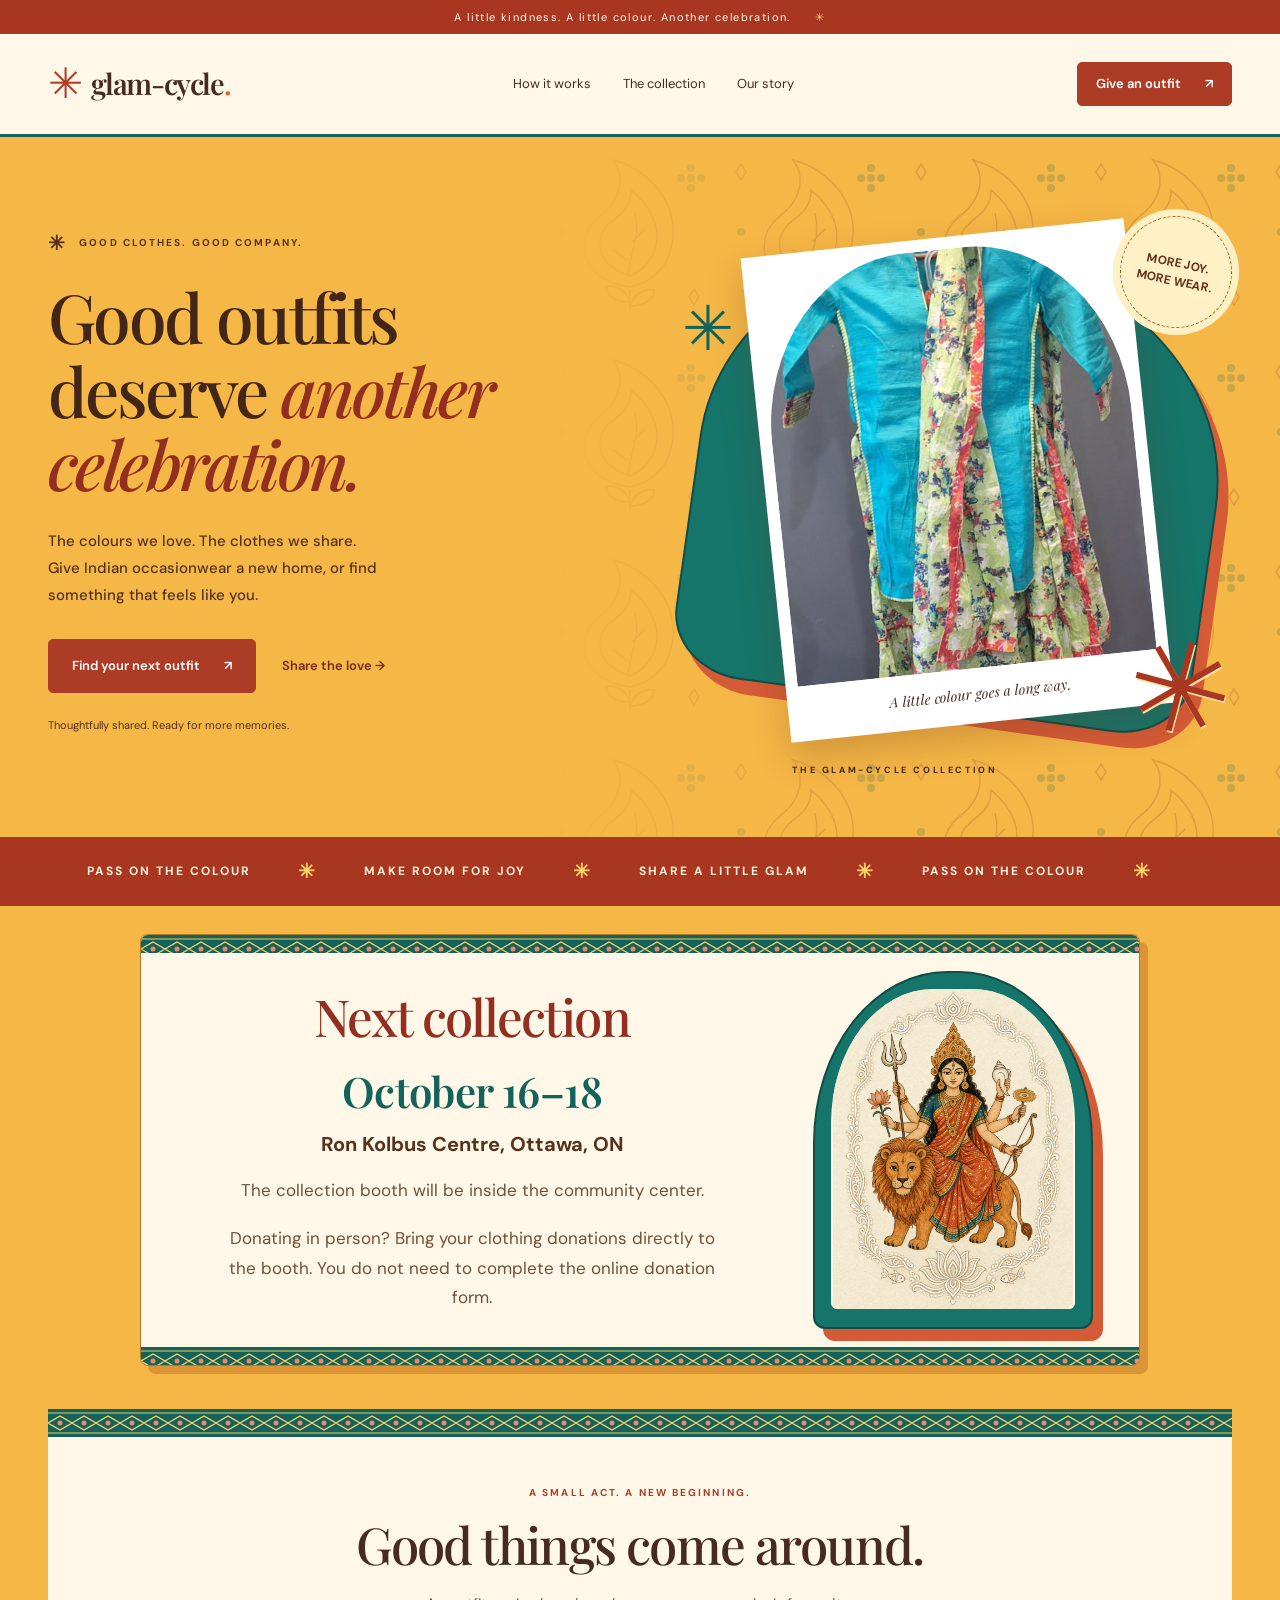
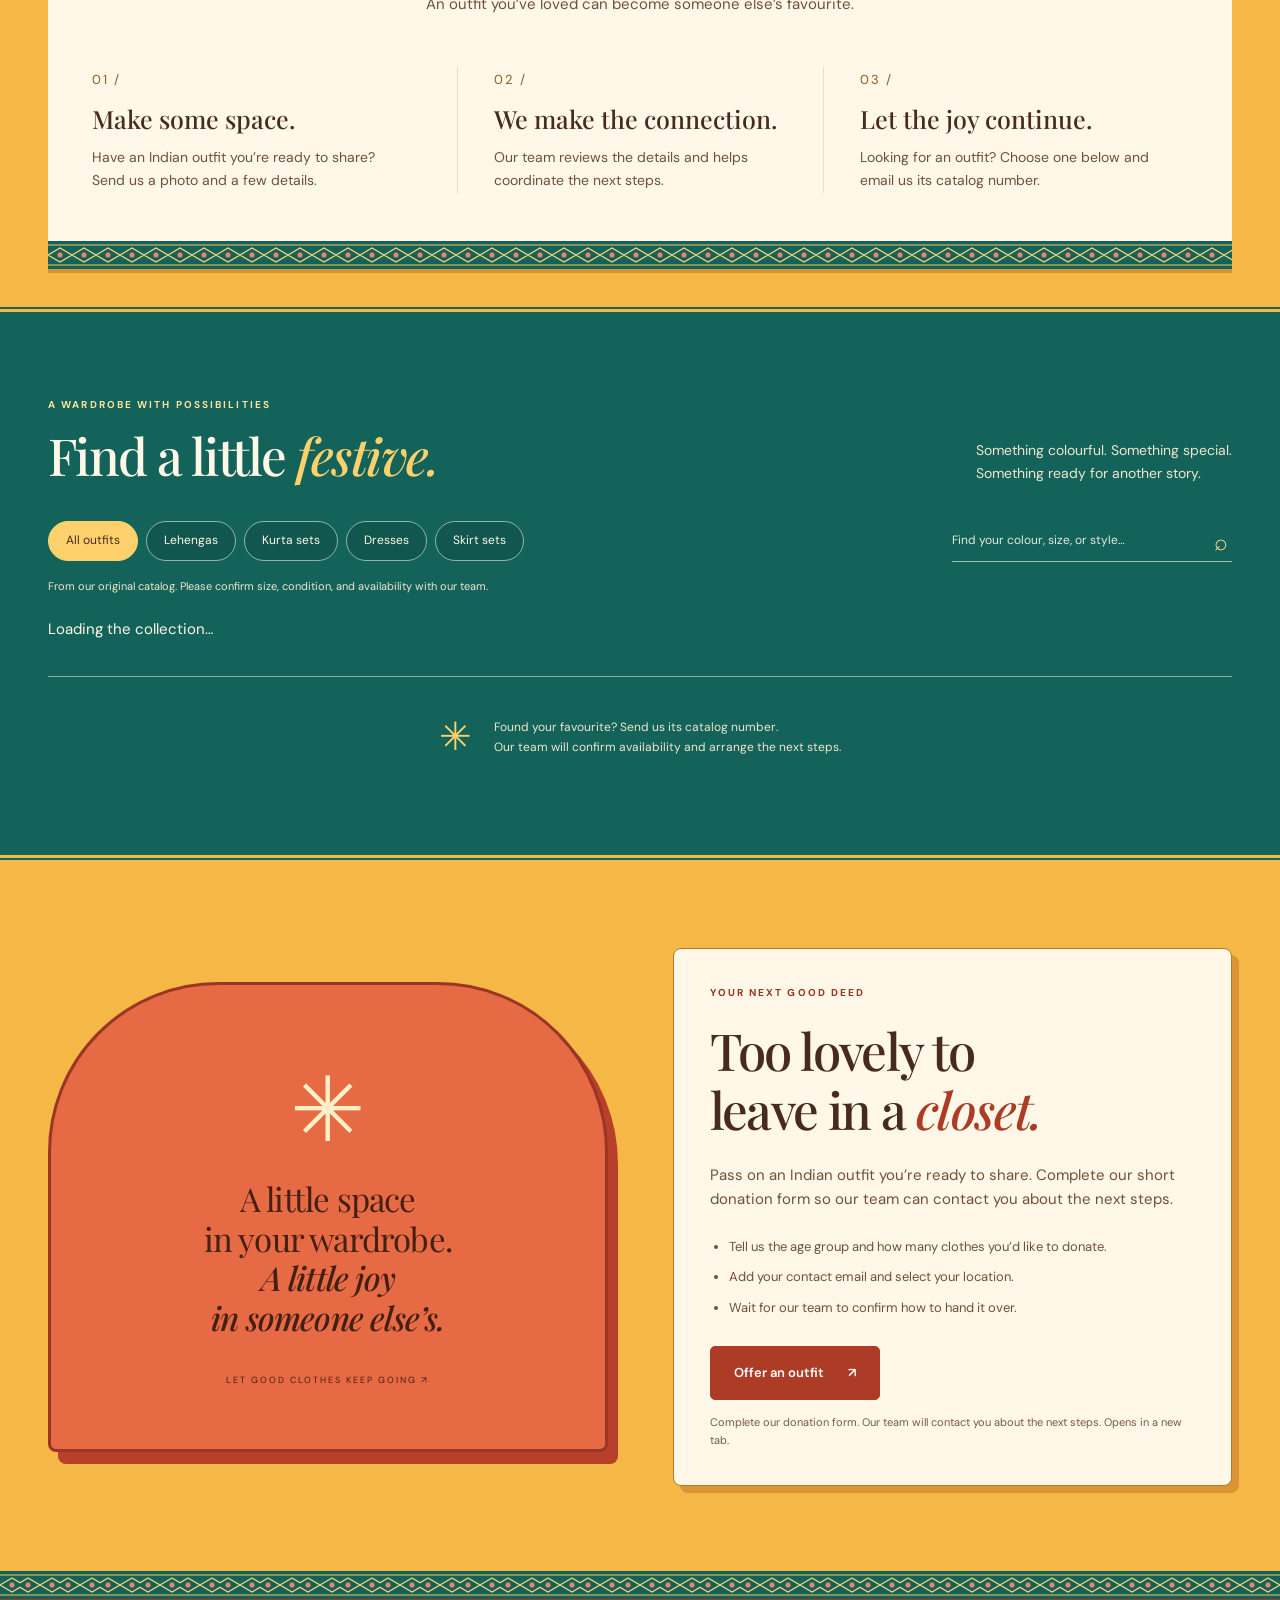
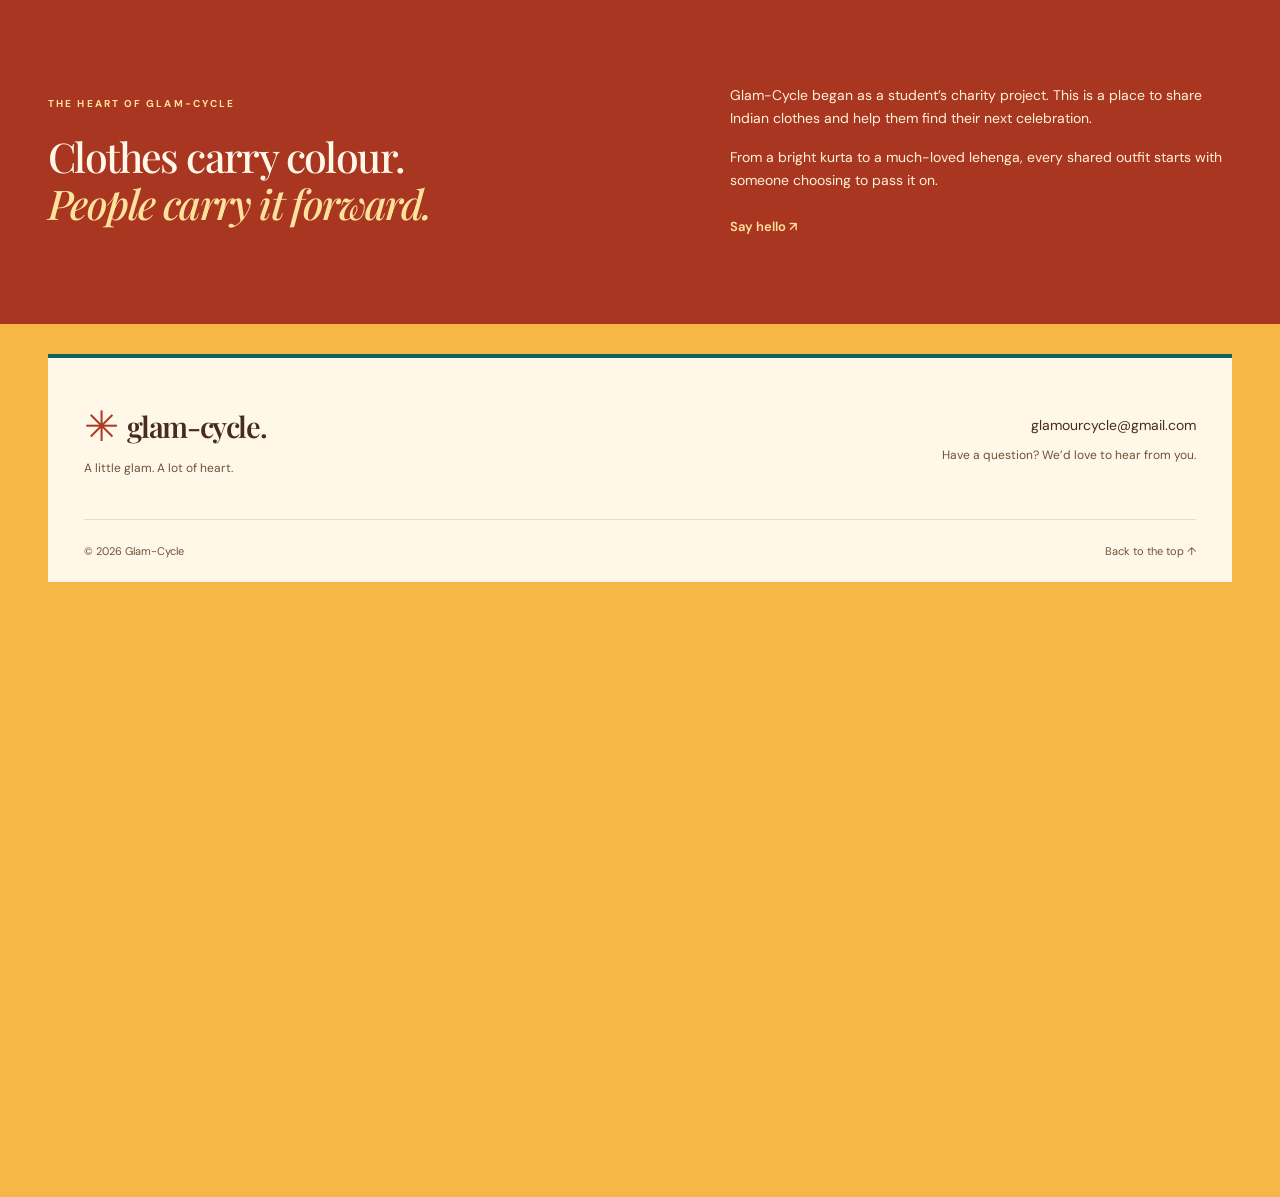
==== home/updates/index.html @ a79401d5 "Redirect original Google Sites page addresses" ====
<!doctype html>
<html lang="en">
<head>
<meta charset="utf-8">
<meta name="viewport" content="width=device-width,initial-scale=1">
<meta http-equiv="refresh" content="0; url=../../#next-collection">
<link rel="canonical" href="https://www.glamourcycle.com/#next-collection">
<title>Glam-Cycle · Page moved</title>
</head>
<body><p>This page has moved. <a href="../../#next-collection">Continue to Glam-Cycle</a>.</p></body>
</html>
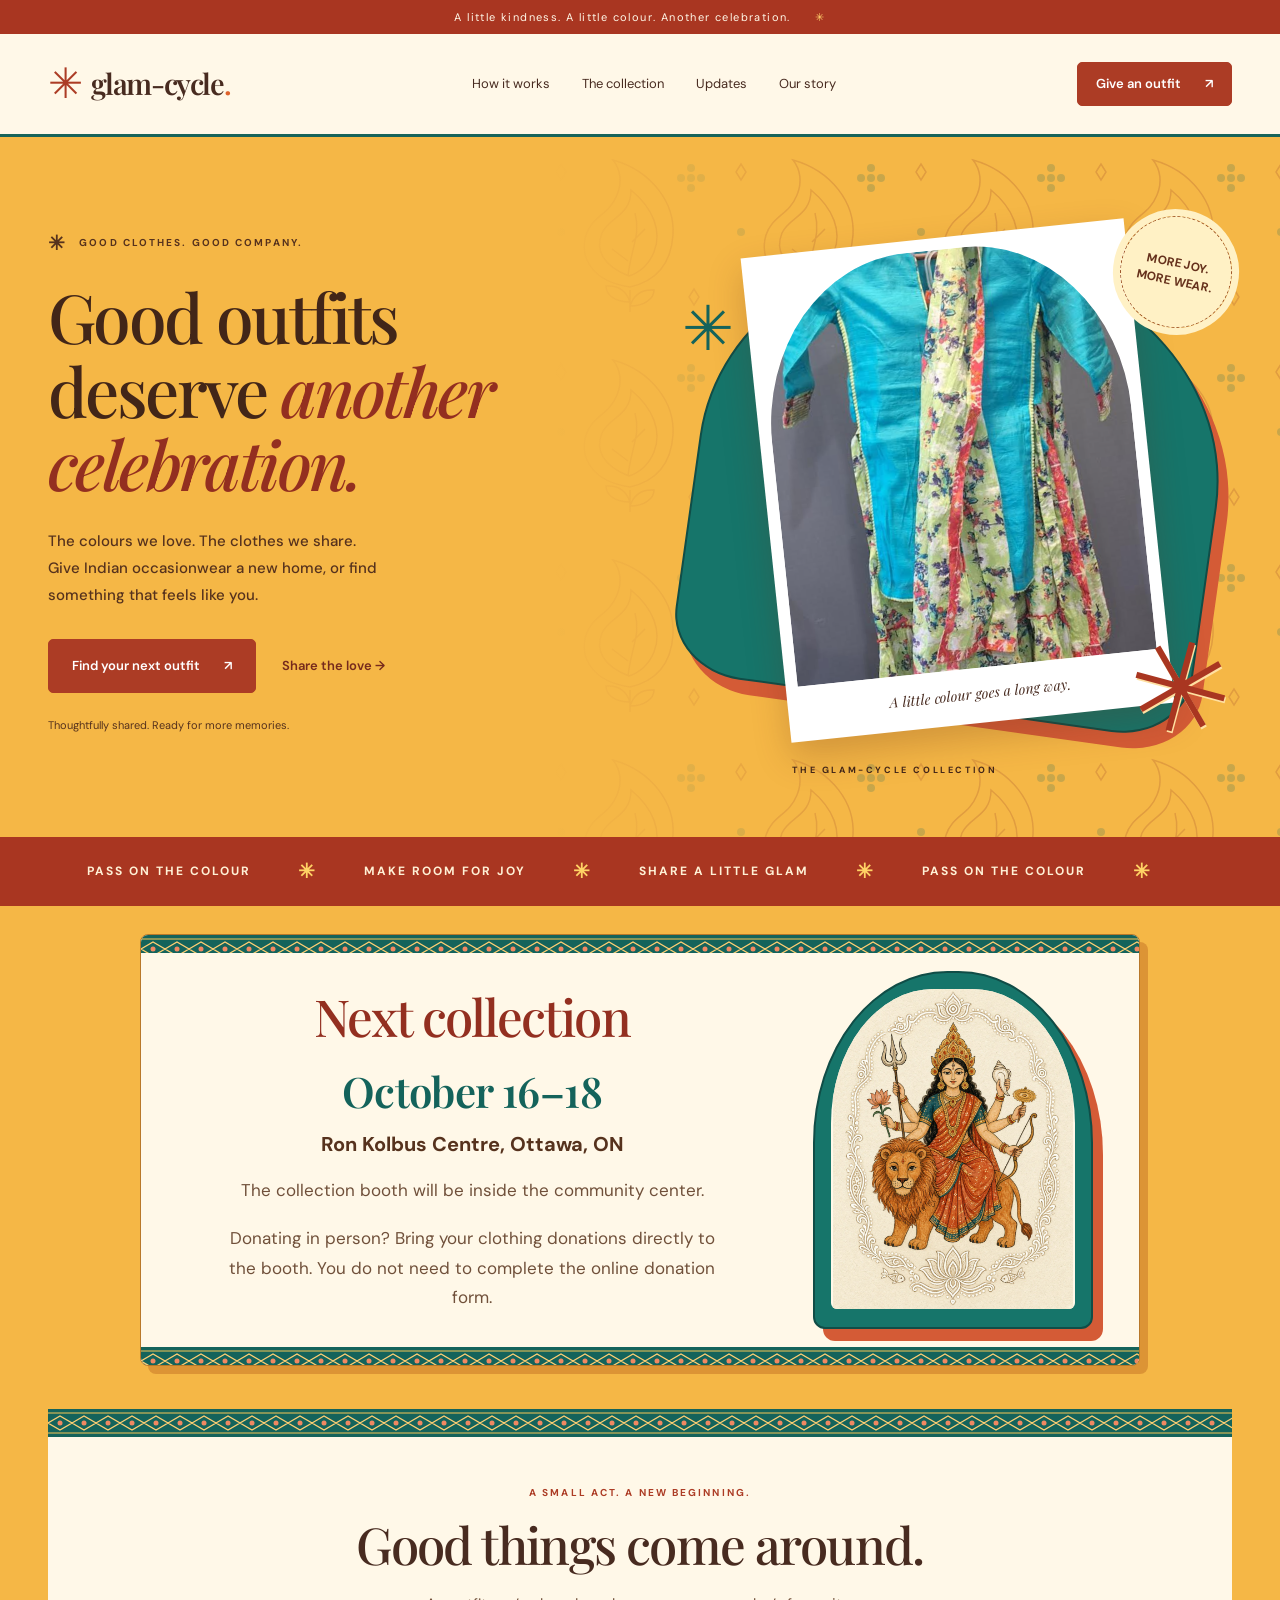
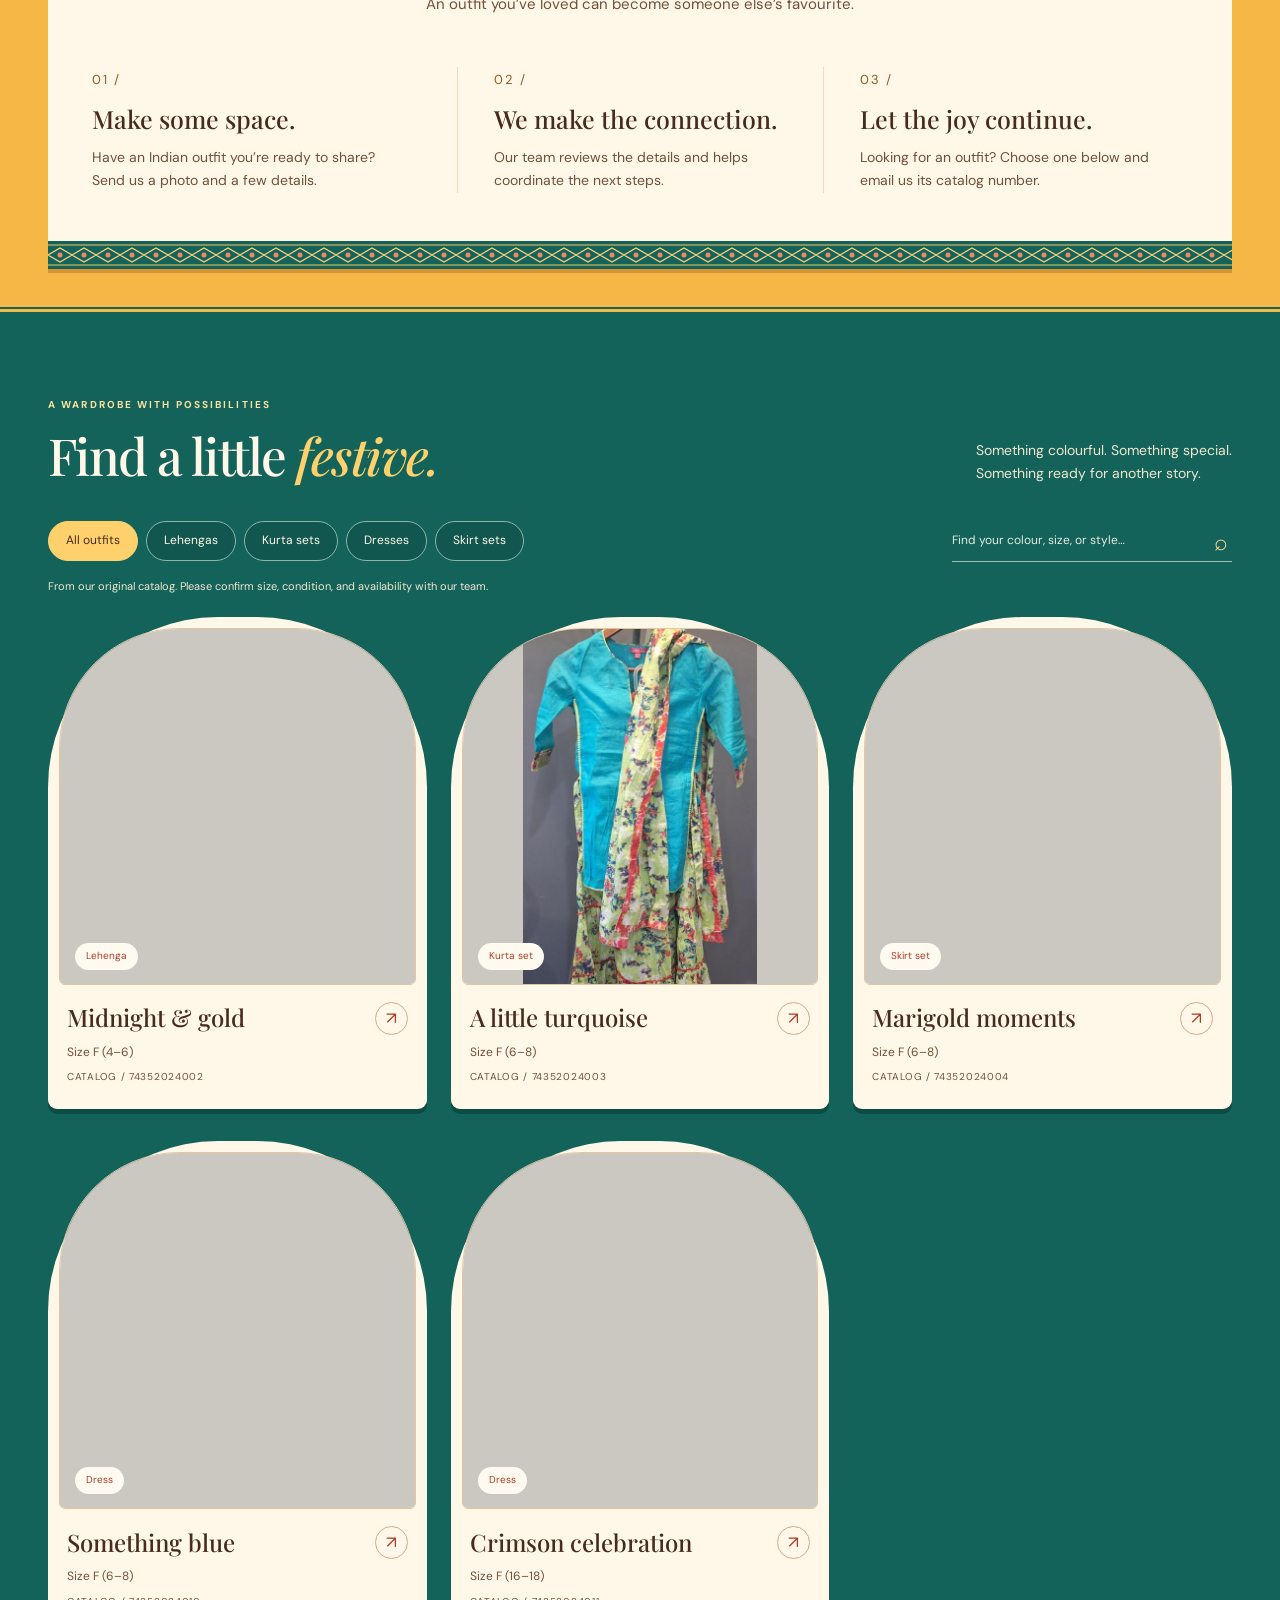
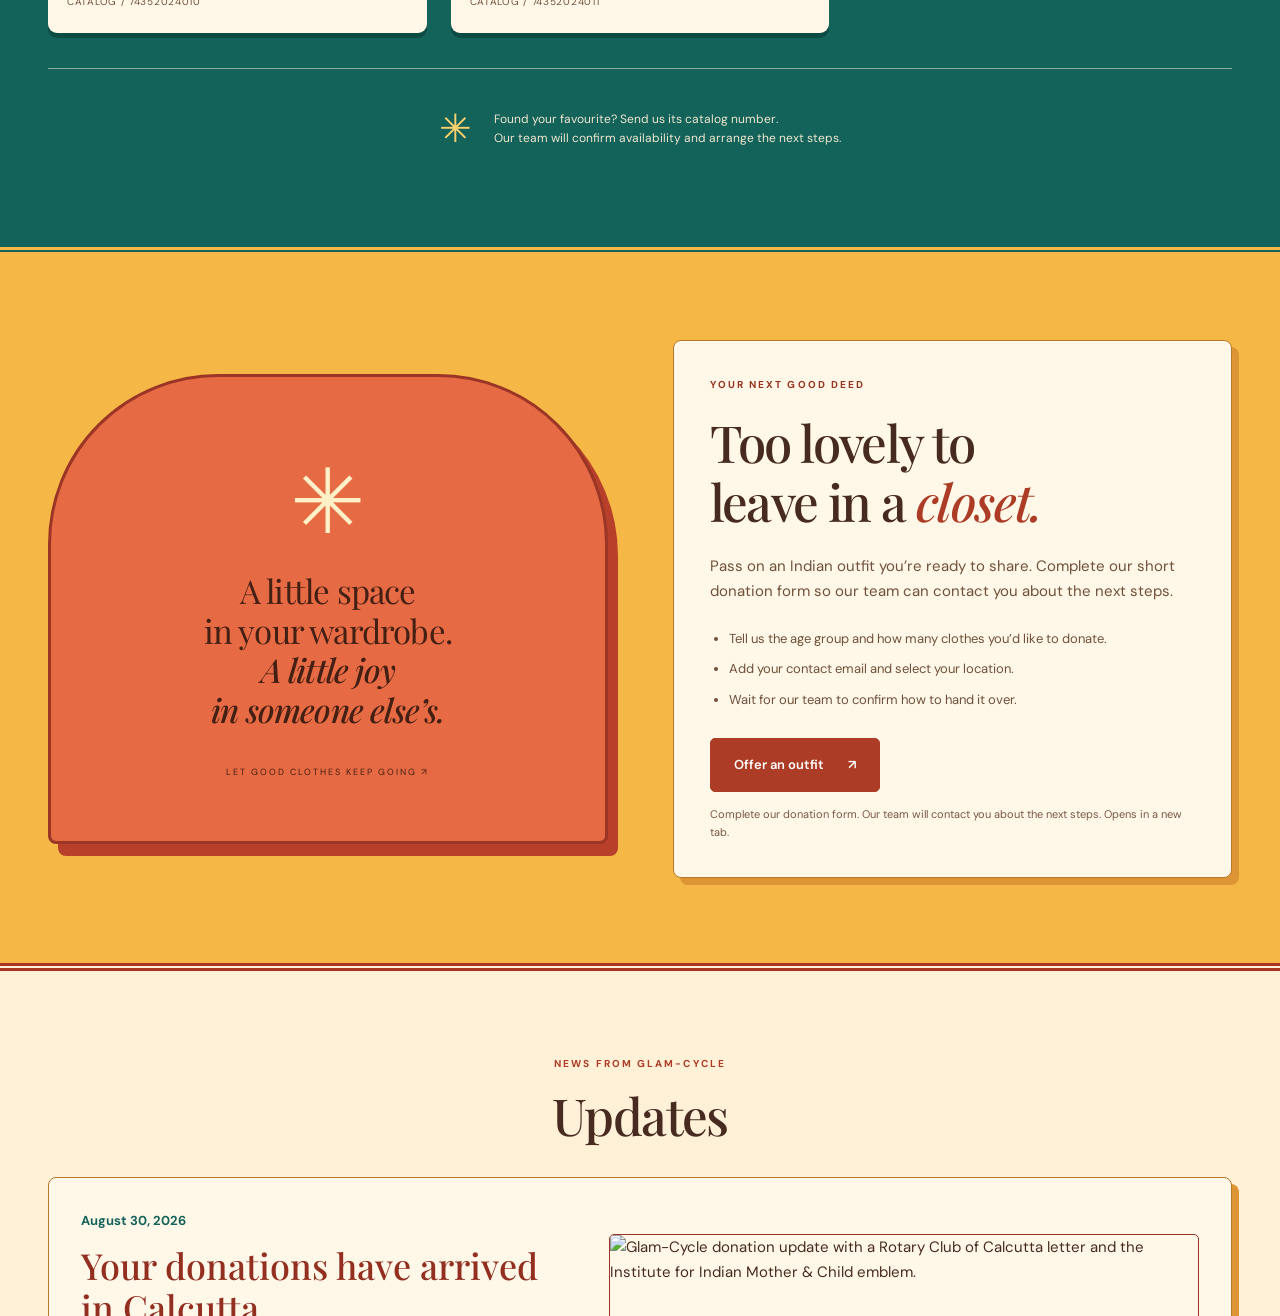
==== commit 18e133af: "Add Updates section with donation arrival announcement" ====
--- a/home/updates/index.html
+++ b/home/updates/index.html
@@ -3,9 +3,9 @@
 <head>
 <meta charset="utf-8">
 <meta name="viewport" content="width=device-width,initial-scale=1">
-<meta http-equiv="refresh" content="0; url=../../#next-collection">
-<link rel="canonical" href="https://www.glamourcycle.com/#next-collection">
+<meta http-equiv="refresh" content="0; url=../../#updates">
+<link rel="canonical" href="https://www.glamourcycle.com/#updates">
 <title>Glam-Cycle · Page moved</title>
 </head>
-<body><p>This page has moved. <a href="../../#next-collection">Continue to Glam-Cycle</a>.</p></body>
+<body><p>This page has moved. <a href="../../#updates">Continue to Glam-Cycle</a>.</p></body>
 </html>
